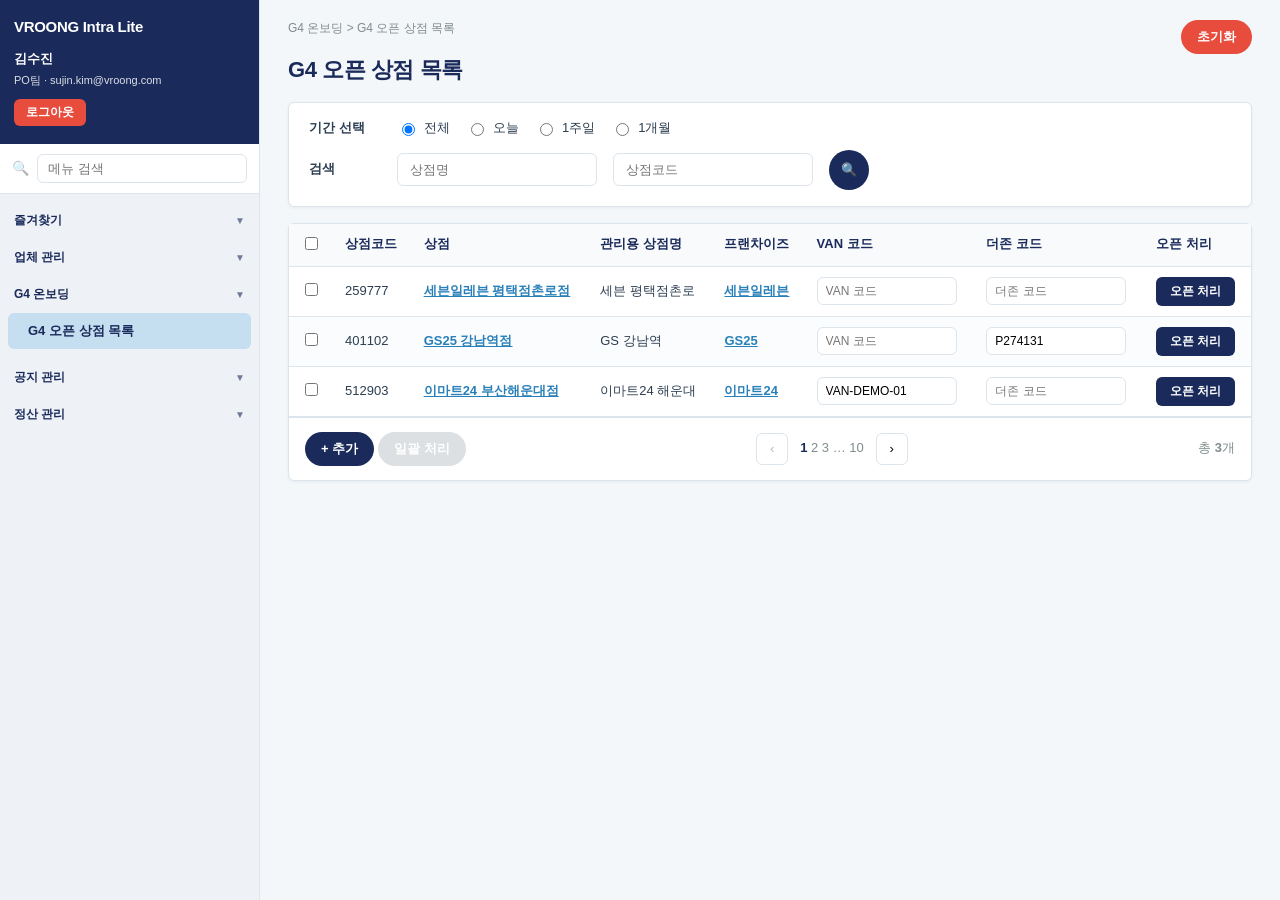
==== docs/index.html @ 84a188f8 "Pages: add docs/ for branch deployment; sync workflow from mockup Made-with: Cursor" ====
<!DOCTYPE html>
<html lang="ko">
<head>
  <meta charset="UTF-8" />
  <meta name="viewport" content="width=device-width, initial-scale=1.0" />
  <title>VROONG Intra Lite — 목업</title>
  <link rel="stylesheet" href="styles.css" />
</head>
<body>
  <div class="app">
    <aside class="sidebar">
      <div class="sidebar__brand">
        <div class="sidebar__logo">VROONG Intra Lite</div>
        <div class="sidebar__user">
          <div class="sidebar__user-name">김수진</div>
          <div class="sidebar__user-meta">PO팀 · sujin.kim@vroong.com</div>
          <button type="button" class="btn btn--danger btn--sm">로그아웃</button>
        </div>
      </div>
      <div class="sidebar__search">
        <span class="sidebar__search-icon" aria-hidden="true">🔍</span>
        <input type="search" placeholder="메뉴 검색" class="sidebar__search-input" />
      </div>
      <nav class="nav">
        <div class="nav__group">
          <button type="button" class="nav__group-title" data-toggle="fav">즐겨찾기 <span class="chev">▼</span></button>
          <ul class="nav__list" id="nav-fav">
            <li><a href="#" class="nav__link">계약 관리</a></li>
          </ul>
        </div>
        <div class="nav__group">
          <button type="button" class="nav__group-title" data-toggle="company">업체 관리 <span class="chev">▼</span></button>
          <ul class="nav__list" id="nav-company">
            <li><a href="#/store-management" class="nav__link" data-nav="store-mgmt">상점 관리</a></li>
            <li><a href="#" class="nav__link">대량 상점 관리</a></li>
            <li><a href="#" class="nav__link">상점 문의 대리 접수</a></li>
          </ul>
        </div>
        <div class="nav__group nav__group--open">
          <button type="button" class="nav__group-title nav__group-title--active" data-toggle="g4">G4 온보딩 <span class="chev">▼</span></button>
          <ul class="nav__list" id="nav-g4">
            <li><a href="#/g4-open-stores" class="nav__link nav__link--active" data-nav="g4-list">G4 오픈 상점 목록</a></li>
          </ul>
        </div>
        <div class="nav__group">
          <button type="button" class="nav__group-title" data-toggle="notice">공지 관리 <span class="chev">▼</span></button>
          <ul class="nav__list" id="nav-notice">
            <li><a href="#" class="nav__link">상점 공지 관리</a></li>
          </ul>
        </div>
        <div class="nav__group">
          <button type="button" class="nav__group-title" data-toggle="settle">정산 관리 <span class="chev">▼</span></button>
          <ul class="nav__list" id="nav-settle">
            <li><a href="#" class="nav__link">상점별 회비 조회</a></li>
          </ul>
        </div>
      </nav>
    </aside>

    <main class="main">
      <!-- G4 오픈 상점 목록 -->
      <section id="view-g4-open-stores" class="view view--hidden">
        <header class="page-head">
          <div class="page-head__top">
            <div class="breadcrumbs">G4 온보딩 &gt; G4 오픈 상점 목록</div>
            <button type="button" class="btn btn--danger btn--pill">초기화</button>
          </div>
          <h1 class="page-title">G4 오픈 상점 목록</h1>
        </header>

        <div class="card card--filters">
          <div class="filter-row">
            <span class="filter-label">기간 선택</span>
            <label class="radio"><input type="radio" name="period" checked /> 전체</label>
            <label class="radio"><input type="radio" name="period" /> 오늘</label>
            <label class="radio"><input type="radio" name="period" /> 1주일</label>
            <label class="radio"><input type="radio" name="period" /> 1개월</label>
          </div>
          <div class="filter-row">
            <span class="filter-label">검색</span>
            <input type="text" class="input input--md" placeholder="상점명" />
            <input type="text" class="input input--md" placeholder="상점코드" />
            <button type="button" class="btn btn--primary btn--icon" title="검색">🔍</button>
          </div>
        </div>

        <div class="card card--table">
          <div class="table-wrap">
            <table class="data-table">
              <thead>
                <tr>
                  <th class="th-check"><input type="checkbox" aria-label="전체 선택" /></th>
                  <th>상점코드</th>
                  <th>상점</th>
                  <th>관리용 상점명</th>
                  <th>프랜차이즈</th>
                  <th>VAN 코드</th>
                  <th>더존 코드</th>
                  <th>오픈 처리</th>
                </tr>
              </thead>
              <tbody id="g4-store-tbody"></tbody>
            </table>
          </div>
          <footer class="table-foot">
            <div class="table-foot__left">
              <button type="button" class="btn btn--primary btn--pill">+ 추가</button>
              <button type="button" class="btn btn--muted btn--pill" disabled>일괄 처리</button>
            </div>
            <div class="table-foot__center pagination">
              <button type="button" class="pagination__btn" disabled>‹</button>
              <span class="pagination__nums"><strong>1</strong> 2 3 … 10</span>
              <button type="button" class="pagination__btn">›</button>
            </div>
            <div class="table-foot__right muted">총 <strong id="g4-total">3</strong>개</div>
          </footer>
        </div>
      </section>

      <!-- 상점 조회 (상세) -->
      <section id="view-store-detail" class="view view--hidden">
        <header class="page-head page-head--detail">
          <div class="page-head__top">
            <div class="breadcrumbs" id="detail-breadcrumb">G4 온보딩 &gt; G4 오픈 상점 목록 &gt; 상점 조회</div>
            <div class="page-head__meta muted">
              <span>등록 2025-11-02 14:22</span>
              <span>최종 수정 2026-04-01 09:15</span>
            </div>
          </div>
          <h1 class="page-title" id="detail-title">상점 조회</h1>
        </header>

        <div class="detail-layout">
          <nav class="v-tabs" aria-label="상점 정보 섹션">
            <button type="button" class="v-tabs__item v-tabs__item--active">기본 정보 <span class="v-tabs__arrow">›</span></button>
            <button type="button" class="v-tabs__item" disabled>정산 정보</button>
            <button type="button" class="v-tabs__item" disabled>요금 정보</button>
            <button type="button" class="v-tabs__item" disabled>판매 권역 정보</button>
            <button type="button" class="v-tabs__item" disabled>할증 정보</button>
            <button type="button" class="v-tabs__item" disabled>프렌즈 할증 정보</button>
          </nav>
          <div class="detail-pane">
            <div class="form-section">
              <h2 class="form-section__title">상점 정보</h2>
              <div class="form-grid">
                <label class="field">
                  <span class="field__label"><span class="req">●</span> 상점명</span>
                  <input type="text" class="input" id="f-store-name" />
                  <span class="field__hint">고객에게 노출되는 상점명입니다.</span>
                </label>
                <label class="field">
                  <span class="field__label"><span class="req">●</span> 관리용 상점명</span>
                  <input type="text" class="input" id="f-mgmt-name" />
                </label>
                <label class="field">
                  <span class="field__label"><span class="req">●</span> 상점 전화번호</span>
                  <input type="text" class="input" id="f-phone" placeholder="02-0000-0000" />
                </label>
                <label class="field">
                  <span class="field__label">더존코드</span>
                  <input type="text" class="input" id="f-douzone" placeholder="예: P274131" />
                </label>
                <label class="field">
                  <span class="field__label">VAN 코드</span>
                  <input type="text" class="input" id="f-van" placeholder="VAN 연동 코드" />
                </label>
                <label class="field">
                  <span class="field__label">카드 수수료율(%)</span>
                  <input type="text" class="input" id="f-fee" value="2.5" />
                </label>
              </div>
            </div>
            <div class="form-section">
              <h2 class="form-section__title">상점 운영상태</h2>
              <div class="form-grid form-grid--2">
                <label class="field">
                  <span class="field__label">개점일</span>
                  <input type="date" class="input" id="f-open-date" />
                </label>
                <label class="field">
                  <span class="field__label">폐점일</span>
                  <input type="date" class="input" id="f-close-date" />
                </label>
              </div>
            </div>
            <div class="form-actions">
              <button type="button" class="btn btn--primary">상점 기본 정보 저장</button>
            </div>
            <div class="detail-foot">
              <button type="button" class="btn btn--ghost">운영상태 변경(휴점)</button>
              <button type="button" class="btn btn--ghost">유사 상점 등록</button>
              <button type="button" class="btn btn--ghost" id="btn-back-list">목록으로</button>
            </div>
          </div>
        </div>
      </section>

      <!-- 참고: 상점 관리 (기존 톤) -->
      <section id="view-store-management" class="view view--hidden">
        <header class="page-head">
          <div class="page-head__top">
            <div class="breadcrumbs">업체 관리 &gt; 상점 관리</div>
            <button type="button" class="btn btn--danger btn--pill">초기화</button>
          </div>
          <h1 class="page-title">상점 관리</h1>
          <div class="tabs">
            <button type="button" class="tabs__item tabs__item--active">상점 목록</button>
            <button type="button" class="tabs__item">수정 예약 목록</button>
          </div>
        </header>
        <div class="card card--filters muted" style="padding: 2rem; text-align: center;">
          참고용 목업입니다. 실제 필터는 생략했습니다.
        </div>
        <div class="card card--table">
          <p class="muted" style="padding: 1rem 1.25rem; margin: 0;">좌측에서 <strong>G4 오픈 상점 목록</strong>을 선택하면 신규 플로우를 확인할 수 있습니다.</p>
        </div>
      </section>
    </main>
  </div>
  <div id="toast" class="toast toast--hidden" role="status"></div>
  <script src="app.js"></script>
</body>
</html>
---- docs/styles.css ----
/* VROONG Intra Lite 스타일 목업 — 캡처 톤 정렬 */
:root {
  --navy: #1a2a5a;
  --navy-light: #243a7a;
  --bg-page: #f4f7f9;
  --bg-sidebar: #eef2f6;
  --white: #fff;
  --text: #2c3e50;
  --text-muted: #7f8c8d;
  --border: #dce4ec;
  --link: #2980b9;
  --link-hover: #1f6dad;
  --danger: #e74c3c;
  --danger-hover: #c0392b;
  --active-tab: #3498db;
  --row-alt: #fafcfd;
  --radius: 6px;
  --shadow-card: 0 1px 3px rgba(26, 42, 90, 0.06);
  font-family: "Apple SD Gothic Neo", "Malgun Gothic", "Segoe UI", sans-serif;
}

*,
*::before,
*::after {
  box-sizing: border-box;
}

body {
  margin: 0;
  background: var(--bg-page);
  color: var(--text);
  font-size: 14px;
  line-height: 1.45;
}

.app {
  display: flex;
  min-height: 100vh;
}

/* Sidebar */
.sidebar {
  width: 260px;
  flex-shrink: 0;
  background: var(--bg-sidebar);
  border-right: 1px solid var(--border);
  display: flex;
  flex-direction: column;
}

.sidebar__brand {
  background: var(--navy);
  color: var(--white);
  padding: 16px 14px 18px;
}

.sidebar__logo {
  font-weight: 700;
  font-size: 15px;
  letter-spacing: -0.02em;
  margin-bottom: 12px;
}

.sidebar__user-name {
  font-weight: 600;
  font-size: 13px;
}

.sidebar__user-meta {
  font-size: 11px;
  opacity: 0.85;
  margin: 4px 0 10px;
}

.sidebar__search {
  display: flex;
  align-items: center;
  gap: 8px;
  padding: 10px 12px;
  background: var(--white);
  border-bottom: 1px solid var(--border);
}

.sidebar__search-icon {
  opacity: 0.45;
  font-size: 14px;
}

.sidebar__search-input {
  flex: 1;
  border: 1px solid var(--border);
  border-radius: var(--radius);
  padding: 6px 10px;
  font-size: 13px;
}

.nav {
  flex: 1;
  overflow-y: auto;
  padding: 8px 0 24px;
}

.nav__group-title {
  width: 100%;
  text-align: left;
  border: none;
  background: transparent;
  padding: 10px 14px;
  font-size: 12px;
  font-weight: 700;
  color: var(--navy);
  cursor: pointer;
  display: flex;
  justify-content: space-between;
  align-items: center;
}

.nav__group-title:hover {
  background: rgba(26, 42, 90, 0.06);
}

.nav__group-title .chev {
  font-size: 10px;
  opacity: 0.6;
}

.nav__group--open .nav__group-title .chev {
  transform: rotate(0deg);
}

.nav__list {
  list-style: none;
  margin: 0;
  padding: 0 8px 8px;
  display: none;
}

.nav__group--open .nav__list {
  display: block;
}

.nav__link {
  display: block;
  padding: 9px 12px 9px 20px;
  color: var(--text);
  text-decoration: none;
  font-size: 13px;
  border-radius: var(--radius);
  margin-bottom: 2px;
}

.nav__link:hover {
  background: rgba(52, 152, 219, 0.12);
  color: var(--link);
}

.nav__link--active {
  background: rgba(52, 152, 219, 0.22);
  color: var(--navy);
  font-weight: 600;
}

/* Main */
.main {
  flex: 1;
  padding: 20px 28px 40px;
  min-width: 0;
}

.view--hidden {
  display: none !important;
}

.page-head__top {
  display: flex;
  justify-content: space-between;
  align-items: flex-start;
  gap: 16px;
}

.breadcrumbs {
  font-size: 12px;
  color: var(--text-muted);
  margin-bottom: 6px;
}

.page-title {
  margin: 0 0 16px;
  font-size: 22px;
  font-weight: 700;
  color: var(--navy);
  letter-spacing: -0.02em;
}

.page-head--detail .page-head__top {
  align-items: center;
}

.page-head__meta {
  font-size: 11px;
  text-align: right;
}

.page-head__meta span {
  display: block;
}

.tabs {
  display: flex;
  gap: 4px;
  border-bottom: 1px solid var(--border);
  margin-bottom: 0;
}

.tabs__item {
  border: none;
  background: none;
  padding: 10px 16px;
  font-size: 14px;
  color: var(--text-muted);
  cursor: pointer;
  border-bottom: 3px solid transparent;
  margin-bottom: -1px;
}

.tabs__item--active {
  color: var(--active-tab);
  font-weight: 600;
  border-bottom-color: var(--active-tab);
}

.card {
  background: var(--white);
  border: 1px solid var(--border);
  border-radius: var(--radius);
  box-shadow: var(--shadow-card);
  margin-bottom: 16px;
}

.card--filters {
  padding: 16px 20px;
}

.filter-row {
  display: flex;
  flex-wrap: wrap;
  align-items: center;
  gap: 12px 16px;
  margin-bottom: 12px;
}

.filter-row:last-child {
  margin-bottom: 0;
}

.filter-label {
  font-weight: 600;
  font-size: 13px;
  min-width: 72px;
  color: var(--text);
}

.radio {
  font-size: 13px;
  display: inline-flex;
  align-items: center;
  gap: 6px;
  cursor: pointer;
}

.input {
  border: 1px solid var(--border);
  border-radius: var(--radius);
  padding: 8px 12px;
  font-size: 13px;
  width: 100%;
  max-width: 280px;
}

.input--md {
  max-width: 200px;
}

/* Buttons */
.btn {
  border: none;
  border-radius: var(--radius);
  padding: 8px 16px;
  font-size: 13px;
  font-weight: 600;
  cursor: pointer;
  font-family: inherit;
}

.btn--sm {
  padding: 5px 12px;
  font-size: 12px;
}

.btn--pill {
  border-radius: 20px;
}

.btn--primary {
  background: var(--navy);
  color: var(--white);
}

.btn--primary:hover {
  background: var(--navy-light);
}

.btn--danger {
  background: var(--danger);
  color: var(--white);
}

.btn--danger:hover {
  background: var(--danger-hover);
}

.btn--muted {
  background: #bdc3c7;
  color: var(--white);
}

.btn--ghost {
  background: #ecf0f1;
  color: var(--text);
  border: 1px solid var(--border);
}

.btn--ghost:hover {
  background: #dfe6e9;
}

.btn--icon {
  width: 40px;
  height: 40px;
  padding: 0;
  border-radius: 50%;
  display: inline-flex;
  align-items: center;
  justify-content: center;
}

.btn--link {
  background: none;
  border: none;
  color: var(--link);
  font-weight: 600;
  padding: 0;
  cursor: pointer;
  text-decoration: underline;
  font-size: inherit;
  font-family: inherit;
}

.btn--link:hover {
  color: var(--link-hover);
}

.btn--open {
  background: var(--navy);
  color: var(--white);
  padding: 6px 14px;
  font-size: 12px;
  white-space: nowrap;
}

.btn--open:hover {
  background: var(--navy-light);
}

.btn:disabled {
  opacity: 0.5;
  cursor: not-allowed;
}

/* Table */
.table-wrap {
  overflow-x: auto;
}

.data-table {
  width: 100%;
  border-collapse: collapse;
  font-size: 13px;
}

.data-table th,
.data-table td {
  padding: 10px 12px;
  text-align: left;
  border-bottom: 1px solid var(--border);
}

.data-table thead th {
  background: #f8fafb;
  font-weight: 600;
  color: var(--navy);
  white-space: nowrap;
}

.data-table tbody tr:nth-child(even) {
  background: var(--row-alt);
}

.th-check {
  width: 44px;
  text-align: center;
}

.data-table .cell-input {
  min-width: 120px;
}

.data-table .input--cell {
  max-width: 140px;
  padding: 6px 8px;
  font-size: 12px;
}

.table-foot {
  display: flex;
  align-items: center;
  justify-content: space-between;
  flex-wrap: wrap;
  gap: 12px;
  padding: 14px 16px;
  border-top: 1px solid var(--border);
}

.table-foot__center {
  flex: 1;
  justify-content: center;
  display: flex;
}

.pagination {
  align-items: center;
  gap: 12px;
}

.pagination__btn {
  border: 1px solid var(--border);
  background: var(--white);
  width: 32px;
  height: 32px;
  border-radius: var(--radius);
  cursor: pointer;
}

.pagination__nums {
  font-size: 13px;
  color: var(--text-muted);
}

.pagination__nums strong {
  color: var(--navy);
}

.muted {
  color: var(--text-muted);
  font-size: 13px;
}

/* Detail layout */
.detail-layout {
  display: flex;
  gap: 0;
  align-items: flex-start;
  background: var(--white);
  border: 1px solid var(--border);
  border-radius: var(--radius);
  box-shadow: var(--shadow-card);
  min-height: 520px;
}

.v-tabs {
  width: 200px;
  flex-shrink: 0;
  border-right: 1px solid var(--border);
  padding: 12px 0;
  background: #f8fafb;
}

.v-tabs__item {
  width: 100%;
  text-align: left;
  border: none;
  background: transparent;
  padding: 12px 14px;
  font-size: 13px;
  color: var(--text);
  cursor: pointer;
  display: flex;
  justify-content: space-between;
  align-items: center;
  font-family: inherit;
}

.v-tabs__item:disabled {
  opacity: 0.45;
  cursor: default;
}

.v-tabs__item--active {
  background: var(--navy);
  color: var(--white);
  font-weight: 600;
}

.v-tabs__arrow {
  font-size: 16px;
  opacity: 0.9;
}

.detail-pane {
  flex: 1;
  padding: 24px 28px 20px;
  min-width: 0;
}

.form-section {
  margin-bottom: 24px;
  padding-bottom: 20px;
  border-bottom: 1px solid var(--border);
}

.form-section:last-of-type {
  border-bottom: none;
}

.form-section__title {
  margin: 0 0 16px;
  font-size: 15px;
  font-weight: 700;
  color: var(--navy);
}

.form-grid {
  display: grid;
  grid-template-columns: repeat(auto-fill, minmax(260px, 1fr));
  gap: 16px 24px;
}

.form-grid--2 {
  grid-template-columns: 1fr 1fr;
  max-width: 560px;
}

.field {
  display: flex;
  flex-direction: column;
  gap: 6px;
}

.field__label {
  font-size: 12px;
  font-weight: 700;
  color: var(--text);
}

.field .req {
  color: #e67e22;
  font-size: 8px;
  vertical-align: super;
  margin-right: 4px;
}

.field__hint {
  font-size: 11px;
  color: var(--text-muted);
}

.field .input {
  max-width: none;
}

.form-actions {
  display: flex;
  justify-content: flex-end;
  margin-top: 8px;
  margin-bottom: 20px;
}

.detail-foot {
  display: flex;
  flex-wrap: wrap;
  gap: 10px;
  padding-top: 16px;
  border-top: 1px solid var(--border);
}

/* Toast */
.toast {
  position: fixed;
  bottom: 24px;
  left: 50%;
  transform: translateX(-50%);
  background: var(--navy);
  color: var(--white);
  padding: 12px 20px;
  border-radius: var(--radius);
  font-size: 13px;
  box-shadow: 0 4px 20px rgba(0, 0, 0, 0.15);
  z-index: 1000;
  transition: opacity 0.25s, transform 0.25s;
}

.toast--hidden {
  opacity: 0;
  pointer-events: none;
  transform: translateX(-50%) translateY(12px);
}
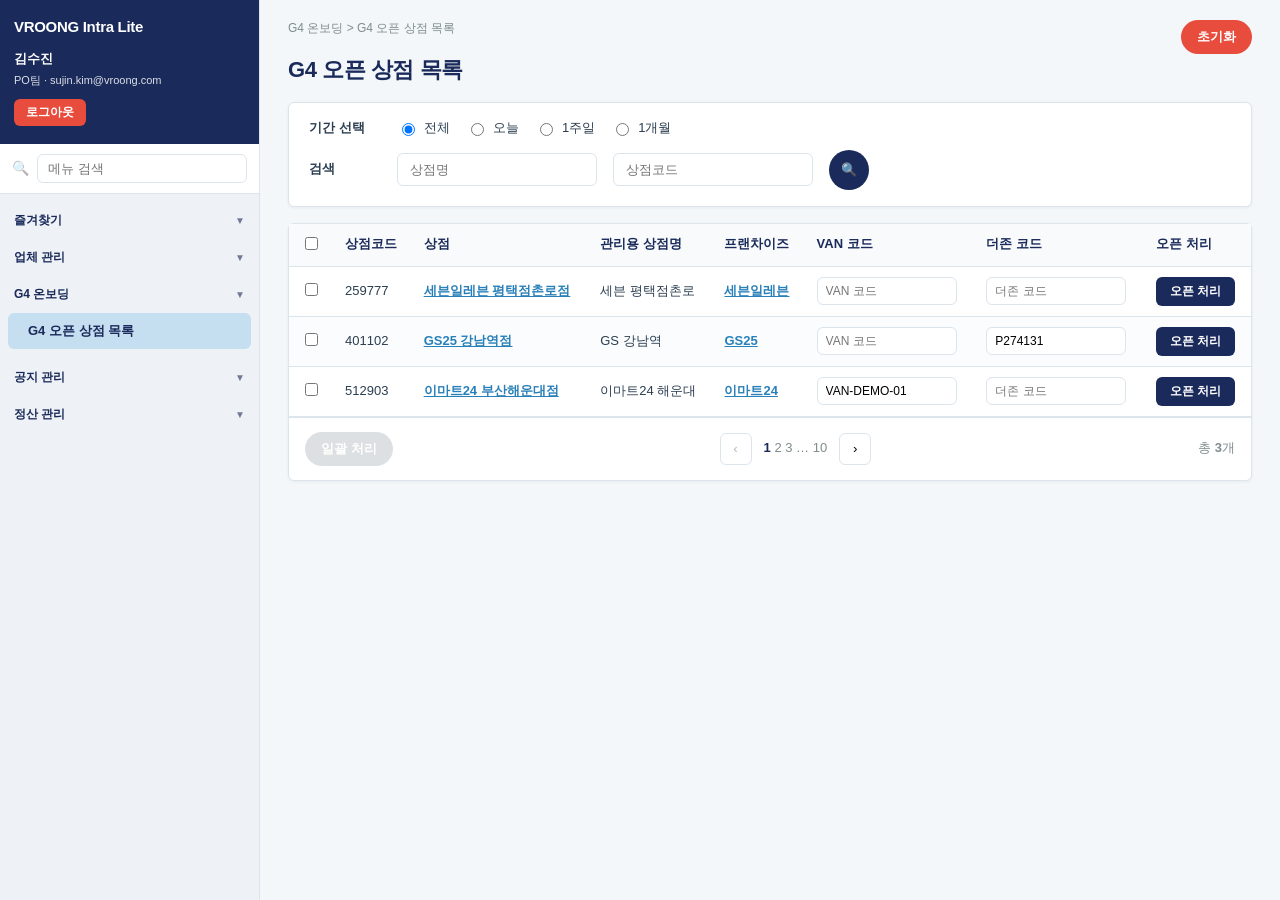
==== commit 45b56f94: "chore(mockup): remove + 추가 button from G4 list footer Made-with: Cursor" ====
--- a/docs/index.html
+++ b/docs/index.html
@@ -104,7 +104,6 @@
           </div>
           <footer class="table-foot">
             <div class="table-foot__left">
-              <button type="button" class="btn btn--primary btn--pill">+ 추가</button>
               <button type="button" class="btn btn--muted btn--pill" disabled>일괄 처리</button>
             </div>
             <div class="table-foot__center pagination">
@@ -218,6 +217,19 @@
     </main>
   </div>
   <div id="toast" class="toast toast--hidden" role="status"></div>
+
+  <div id="open-complete-modal" class="modal modal--hidden" role="dialog" aria-modal="true" aria-labelledby="open-complete-title">
+    <div class="modal__backdrop" data-close-modal tabindex="-1"></div>
+    <div class="modal__panel">
+      <h2 id="open-complete-title" class="modal__title">오픈 완료</h2>
+      <p class="modal__body" id="open-complete-message"></p>
+      <p class="modal__sub muted">상점이 정상적으로 오픈되었습니다. 고객 화면에도 반영됩니다. (목업)</p>
+      <div class="modal__actions">
+        <button type="button" class="btn btn--primary" id="open-complete-ok">확인</button>
+      </div>
+    </div>
+  </div>
+
   <script src="app.js"></script>
 </body>
 </html>
--- a/docs/styles.css
+++ b/docs/styles.css
@@ -372,6 +372,21 @@
   background: var(--navy-light);
 }
 
+.open-done {
+  display: inline-flex;
+  align-items: center;
+  justify-content: center;
+  min-width: 72px;
+  padding: 6px 12px;
+  font-size: 12px;
+  font-weight: 600;
+  color: #1e7a4c;
+  background: #e8f6ef;
+  border: 1px solid #b8e0cc;
+  border-radius: var(--radius);
+  white-space: nowrap;
+}
+
 .btn:disabled {
   opacity: 0.5;
   cursor: not-allowed;
@@ -614,3 +629,63 @@
   pointer-events: none;
   transform: translateX(-50%) translateY(12px);
 }
+
+/* 오픈 완료 팝업 */
+.modal {
+  position: fixed;
+  inset: 0;
+  z-index: 1100;
+  display: flex;
+  align-items: center;
+  justify-content: center;
+  padding: 24px;
+  transition: opacity 0.2s ease, visibility 0.2s ease;
+}
+
+.modal--hidden {
+  opacity: 0;
+  visibility: hidden;
+  pointer-events: none;
+}
+
+.modal__backdrop {
+  position: absolute;
+  inset: 0;
+  background: rgba(26, 42, 90, 0.45);
+}
+
+.modal__panel {
+  position: relative;
+  width: 100%;
+  max-width: 400px;
+  background: var(--white);
+  border: 1px solid var(--border);
+  border-radius: 8px;
+  box-shadow: 0 12px 40px rgba(26, 42, 90, 0.18);
+  padding: 24px 26px 20px;
+}
+
+.modal__title {
+  margin: 0 0 12px;
+  font-size: 18px;
+  font-weight: 700;
+  color: var(--navy);
+}
+
+.modal__body {
+  margin: 0 0 10px;
+  font-size: 14px;
+  line-height: 1.55;
+  color: var(--text);
+}
+
+.modal__sub {
+  margin: 0 0 22px;
+  font-size: 12px;
+  line-height: 1.5;
+}
+
+.modal__actions {
+  display: flex;
+  justify-content: flex-end;
+}
